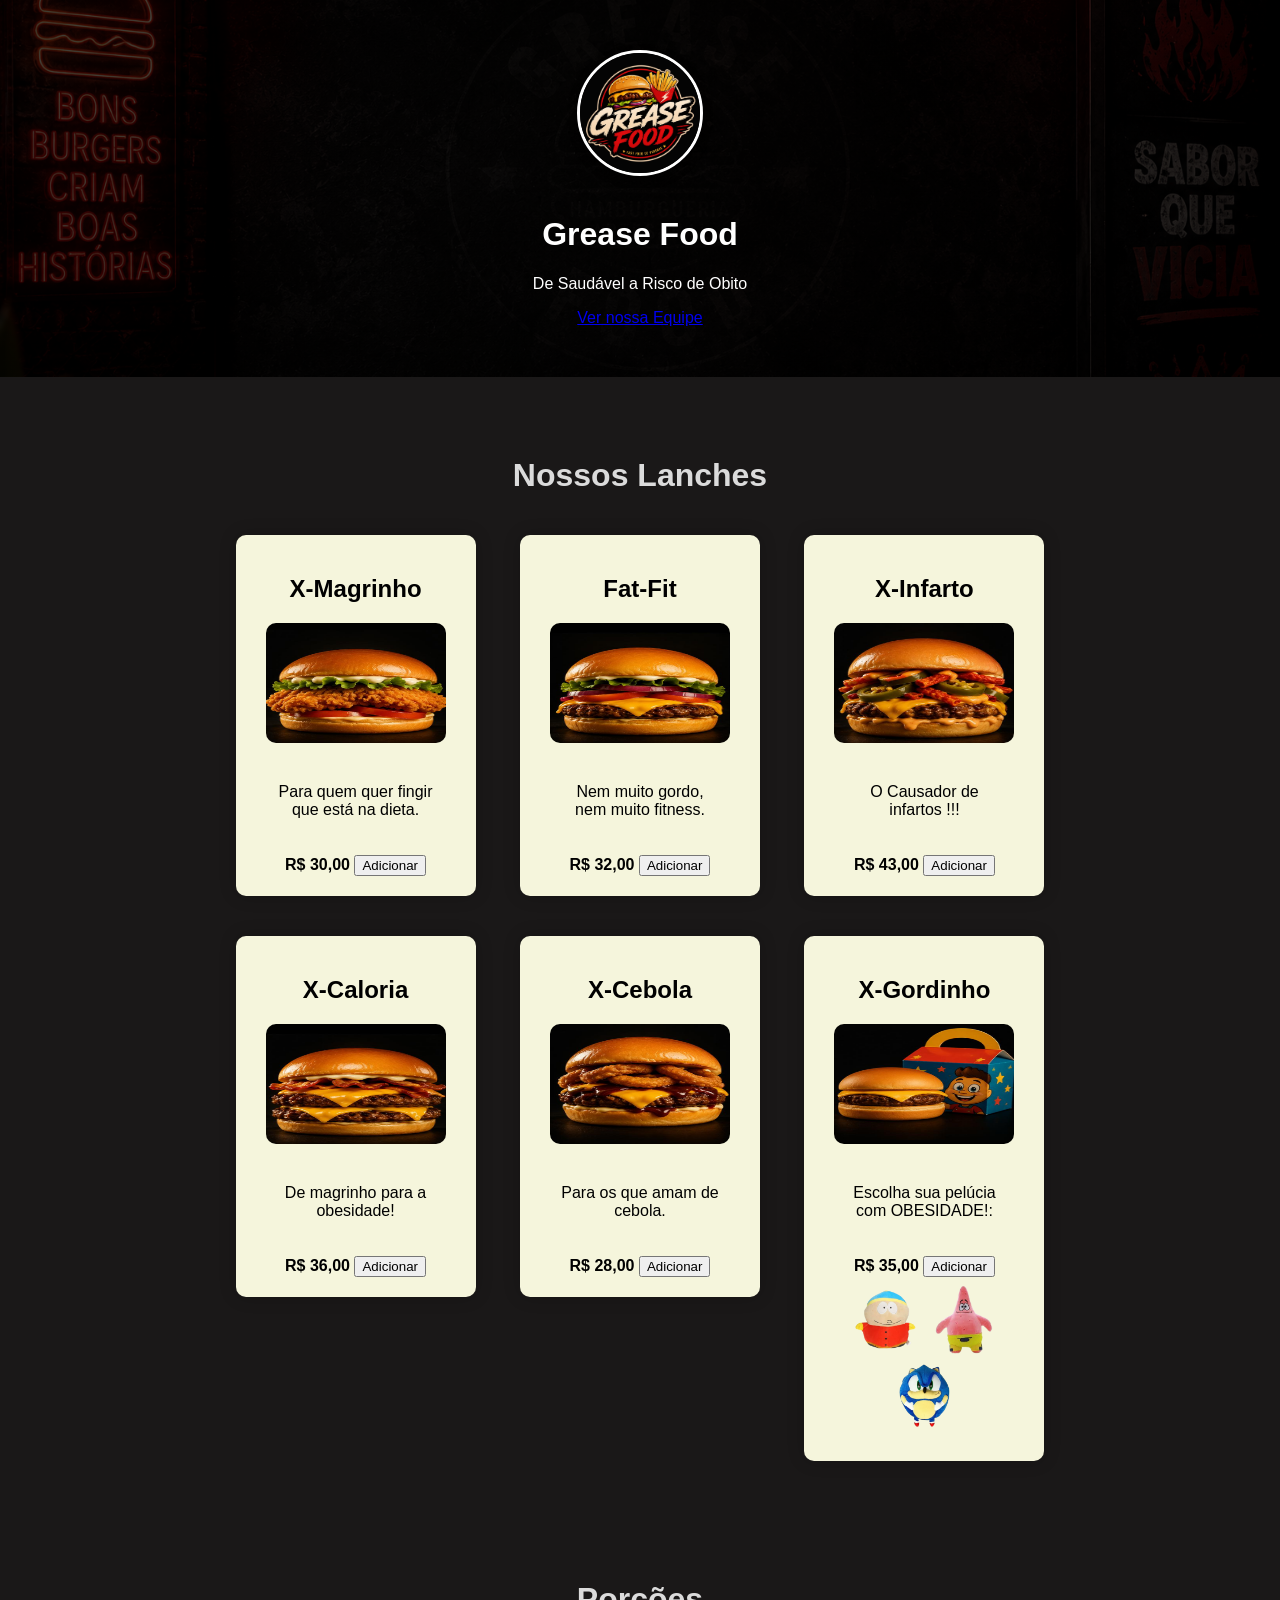
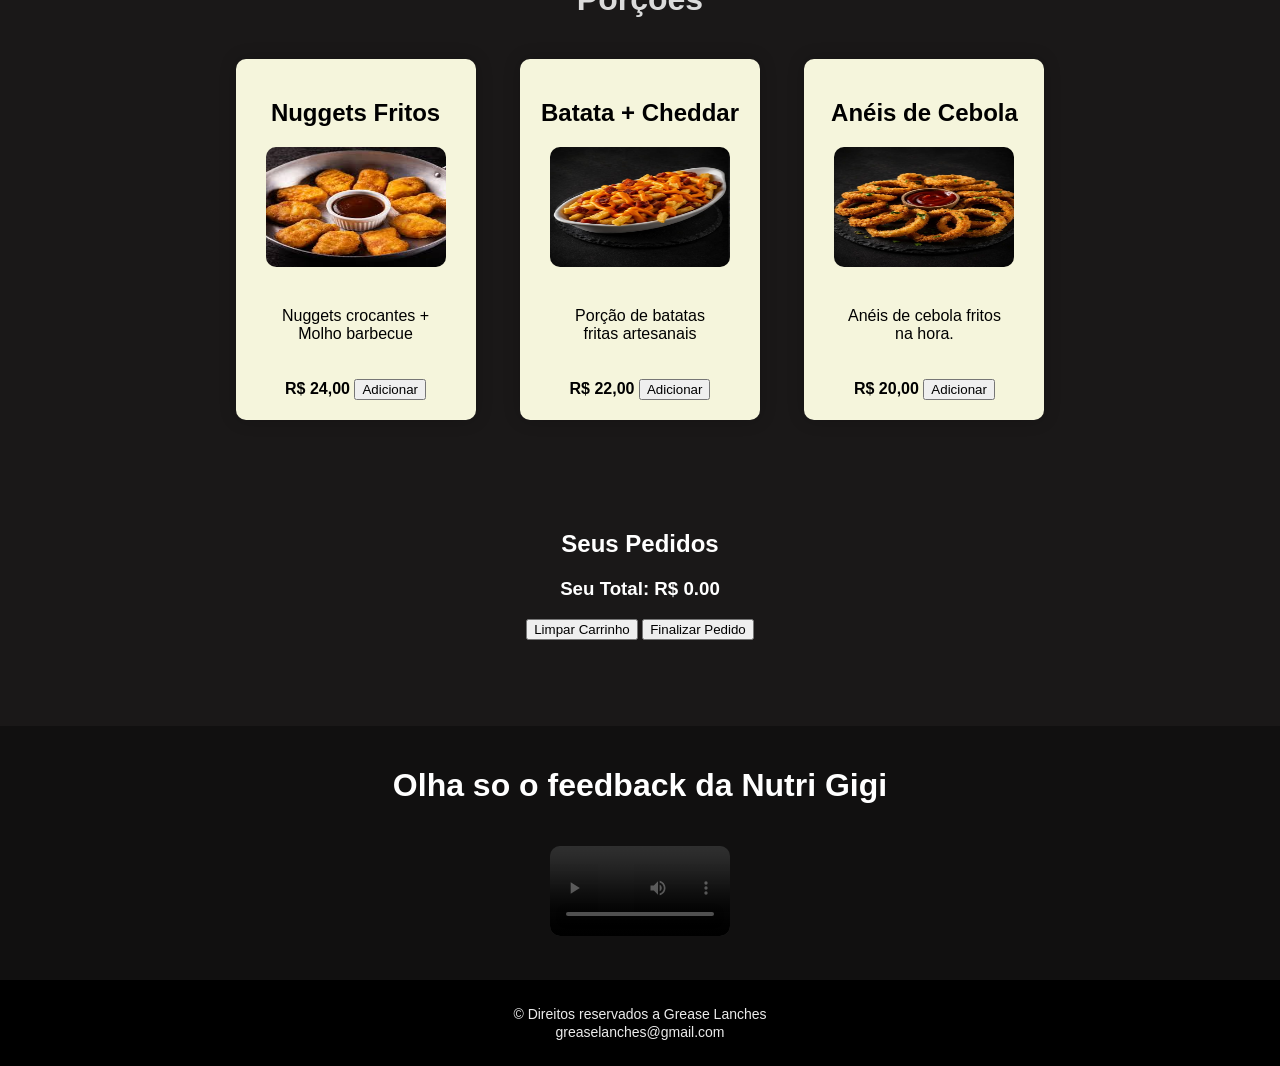
==== index.html @ bed7dbe3 "Add files via upload" ====
<!DOCTYPE html>
<html lang="pt-BR">
<head>
    <meta charset="UTF-8">
    <title>Grease Food - Cardápio</title>
    <link rel="stylesheet" href="./css/style.css">
</head>
<body>
    <header class="header-container">
        <div class="header">
            <img src="./imagens-videos/grease.jpeg" alt="Logo Grease Food" class="logo">
            <h1>Grease Food</h1>
            <p class="address">De Saudável a Risco de Obito</p>
            <a href="equipe.html" class="btn-equipes">Ver nossa Equipe</a>
        </div>
    </header>


    <div class="lanches">
        <h1>Nossos Lanches</h1>

        <div class="card">
            <h2>X-Magrinho</h2>
            <img src="./imagens-videos/xmagrinho.jpeg" alt="X-Magrinho">
            <p class="Descricao">Para quem quer fingir que está na dieta. </p>
            <span class="preço">R$ 30,00</span>
            <button onclick="adicionarAoCarrinho(1)">Adicionar</button>
        </div>

        <div class="card">
            <h2>Fat-Fit</h2>
            <img src="./imagens-videos/fatfit.jpeg" alt="Fat-Fit">
            <p class="Descricao">Nem muito gordo, nem muito fitness.</p>
            <span class="preço">R$ 32,00</span>
                  <button onclick="adicionarAoCarrinho(2)">Adicionar</button>
        </div>

        <div class="card">
            <h2>X-Infarto</h2>
            <img src="./imagens-videos/xinfarto.jpeg" alt="X-Infarto">
        <p class="Descricao">O Causador de infartos !!!</p>    
                <span class="preço">R$ 43,00</span>
            <button onclick="adicionarAoCarrinho(3)">Adicionar</button>
        </div>

        <br>

        <div class="card">
            <h2>X-Caloria</h2>
            <img src="./imagens-videos/xcaloria.jpeg" alt="X-Caloria">
            <p class="Descricao">De magrinho para a obesidade!</p>
            <span class="preço">R$ 36,00</span>
                  <button onclick="adicionarAoCarrinho(4)">Adicionar</button>
        </div>

        <div class="card">
            <h2>X-Cebola</h2>
            <img src="./imagens-videos/xcebola.jpeg" alt="X-Cebola">
            <p class="Descricao">Para os que amam de cebola.</p>
            <span class="preço">R$ 28,00</span>
                  <button onclick="adicionarAoCarrinho(5)">Adicionar</button>
        </div>
    

        <div class="card">
            <h2>X-Gordinho</h2>
            <img src="./imagens-videos/xgordinho.jpeg" alt="X-Gordinho">
            <p class="Descricao">Escolha sua pelúcia com OBESIDADE!:</p>
            <span class="preço">R$ 35,00</span>
            <button onclick="adicionarAoCarrinho(6)">Adicionar</button>
            <div class="Pelucia-escolher">
            <label></label>

            <div class="pelucias">
    <img src="./imagens-videos/Cartman.png" alt="Cartman"
         data-som="./imagens-videos/somcartman.mp3">

    <img src="./imagens-videos/Patrick.png" alt="Patrick"
         data-som="./imagens-videos/i-love-you_2.mp3">

    <img src="./imagens-videos/Sonic.png" alt="Sonic"
         data-som="./imagens-videos/sonic-ring-sound2.mp3">      
</div>
<audio id="audioPelucia"></audio>
                  
        </div>
        </div>

        

    <div class="entradas">
        
        <h1>Porções</h1>

        <div class="card">
            <h2>Nuggets Fritos</h2>
            <img src="./imagens-videos/nuggets.jfif" alt="nuggets">
            <p class="Descricao">Nuggets crocantes + Molho barbecue</p>
            <span class="preço">R$ 24,00</span>
             <button onclick="adicionarAoCarrinho(7)">Adicionar</button>
        </div>

        <div class="card">
            <h2>Batata + Cheddar</h2>
            <img src="./imagens-videos/batatachedar.jpeg" alt="Batata Cheddar e Bacon">
            <p class="Descricao">Porção de batatas fritas artesanais</p>
            <span class="preço">R$ 22,00</span>
             <button onclick="adicionarAoCarrinho(8)">Adicionar</button>
             
        </div>

        <div class="card">
            <h2>Anéis de Cebola</h2>
            <img src="./imagens-videos/cebola.jpeg" alt="Anéis de Cebola">
            <p class="Descricao">Anéis de cebola fritos na hora. </p>
            <span class="preço">R$ 20,00</span>
                  <button onclick="adicionarAoCarrinho(9)">Adicionar</button>
        </div>
    </div>

    <div class="carrinho">
    <h2>Seus Pedidos</h2>

    <div id="lista-carrinho"></div>

    <h3 id="total">Total: R$ 0</h3>

    <button id="limpar">Limpar Carrinho</button>
    <button id="comprar">Finalizar Pedido</button>

    <p id="texto-comprar"></p>
</div>

     <div class="feedback-container">
    <h1 class="textog">Olha so o feedback da Nutri Gigi</h1>

    <div class="card-video">
        <video controls>
            <source src="./imagens-videos/video_gigi.mp4" type="video/mp4">
            
        </video>
    </div>
</div>

    <footer class="site-footer">
        <div class="footer-direitos">
            <p>© Direitos reservados a Grease Lanches</p>
        </div>
        <div class="footer-contato">
            <p class="email">greaselanches@gmail.com</p>
        </div>
    </footer>
<script src="script.js"></script>
<audio id="somCarrinho">
    <source src="./imagens-videos/dinheiro.mp3" type="audio/mp3">
    <audio id="somCompra">
    <source src="./imagens-videos/realizada.mp3" type="audio/mp3">

</audio>
</body>
</html>
</body>
</html>
---- css/style.css ----
.header-container {
    background: linear-gradient(rgba(0, 0, 0, 0.75), rgba(0, 0, 0, 0.75)), url('../imagens-videos/banner.png');
    background-size: cover;
    background-position: center;
    padding: 50px 20px;
    text-align: center;
    color: #FFFFFF;
}

.logo {
    width: 120px;
    height: 120px;
    border-radius: 50%;
    object-fit: cover;
    border: 3px solid white;
    margin-bottom: 15px;
    box-shadow: 0 4px 10px rgba(0,0,0,0.4);
}

body{
    background-color: rgb(26, 24, 24);
    font-family: Arial;
    margin: 0;
    cursor: url(https://www.rw-designer.com/cursor-view/93244.png), auto;
}

.menu{
    background-color: rgb(0, 0, 0);
    text-align: center;
    padding: 60px;
}

.menu h3 {
    display: inline-block; 
    margin: 0 30px; 
}


.menu h3 a {
    color: rgb(218, 218, 218); 
    text-decoration: none;    
}
.sobre{
    margin-top: 80px;
    text-align: center;
    color: rgb(219, 219, 219);
}

.titulo{
    width: 40%;
    display: inline-block;
    vertical-align: top;
    color: rgb(207, 207, 207);
}

.titulo h1{
    font-size: 50px;
}

.texto{
    width: 40%;
    display: inline-block;
    text-align: left;
    color: rgb(196, 196, 196);
}

.texto p{
    font-size: 20px;
}

.entradas{
    text-align: center;
    margin-top: 100px;
    color: rgb(219, 219, 219); 
}
.card{
    background-color: beige;
    width: 200px;
    padding: 20px;
    border-radius: 10px;
    display: inline-block;
    margin: 20px;
    vertical-align: top;
    color: rgb(0, 0, 0);
    box-shadow: 0 0 17px rgba(0, 0, 0, 0.2);
    
     
    
}

.card img{
    width: 180px;
    height: 120px;
    border-radius: 10px;

}

.card:hover{
    transform: translateY(-15px);
    background-image: url(https://i.pinimg.com/originals/83/bc/0e/83bc0efb04998ca9dba60d506dafd488.jpg);
    color: #ffffff;
    
}

.lanches{
    text-align: center;
    margin-top: 80px;
    color: rgb(219, 219, 219);  
    
}
.preço{
    color: #000000;
    font-weight: bold;
}

.Descricao{
padding: 20px;
color: black, bold;

}

.instagram{
    background-color: rgb(26, 24, 24);
    text-align: center;
    padding: 20px;
    margin-top: 80px;
    color: rgb(223, 223, 223);
}


.feedback-container {
    background-color: rgb(17, 16, 16); 
    text-align: center;
    padding: 20px;
}

.feedback-texto {
    color: rgb(219, 219, 219);
    font-size: 16px;
    margin: 0;
}

.site-footer {
    background-color: rgb(0, 0, 0); 
    text-align: center; 
    padding: 25px 20px;
}

.site-footer p {
    color: rgb(235, 235, 235);
    font-size: 14px;
    margin: 0;
    display: inline-block; 
}

.caixa-colabo p{
    color: rgb(0, 0, 0);


}

.caixa-colabo h1{
    color: rgb(3, 3, 3);
}

#container{
     display: flex;
  justify-content: center; 
  align-items: center;     
  height: 100vh; 
  box-shadow: 0 0 15px rgba(255,49,49,.2);
}
.caixa-colabo{
     background-color: beige;
    width: 200px;
    padding: 40px;
    border-radius: 10px;
    display: inline-block;
    margin: 20px;
    vertical-align: top;
    
}

.textog{
    color: #FFFFFF;

}
.card-video {
    background-position: center;
    padding: 20px;
    text-align: center;
}

.card-video video {
    width: 180px; /* diminua aqui se quiser menor */
    height: auto;
    border-radius: 10px;
}

.pelucias img {
    width: 70px;
    height: 70px;
    object-fit: contain;
    border: 2px solid transparent;
    border-radius: 10px;
    
}

.pelucias {
    margin: 5px 0;
    font-size: 12px;
    
}

.pelucias img:hover {
    transform: scale(1.1);
    border: 2px solid #df4040;
   
}

.pelucias img.selecionada {
    border: 2px solid #ffffff;
}

.carrinho{
    background-image: url(https://i.pinimg.com/originals/83/bc/0e/83bc0efb04998ca9dba60d506dafd488.jpg);
    width: 80%;
    margin: 50px auto;
    padding: 20px;
    border-radius: 10px;
}

.carrinho h2,
.carrinho h3{
    color: rgb(255, 255, 255);
    font-weight: bold
}

.cart-item{
    display: flex;
    justify-content: space-between;
    margin: 10px 0;
    padding: 10px;
    border-bottom: 1px solid #ccc;
    font-weight: bold
}
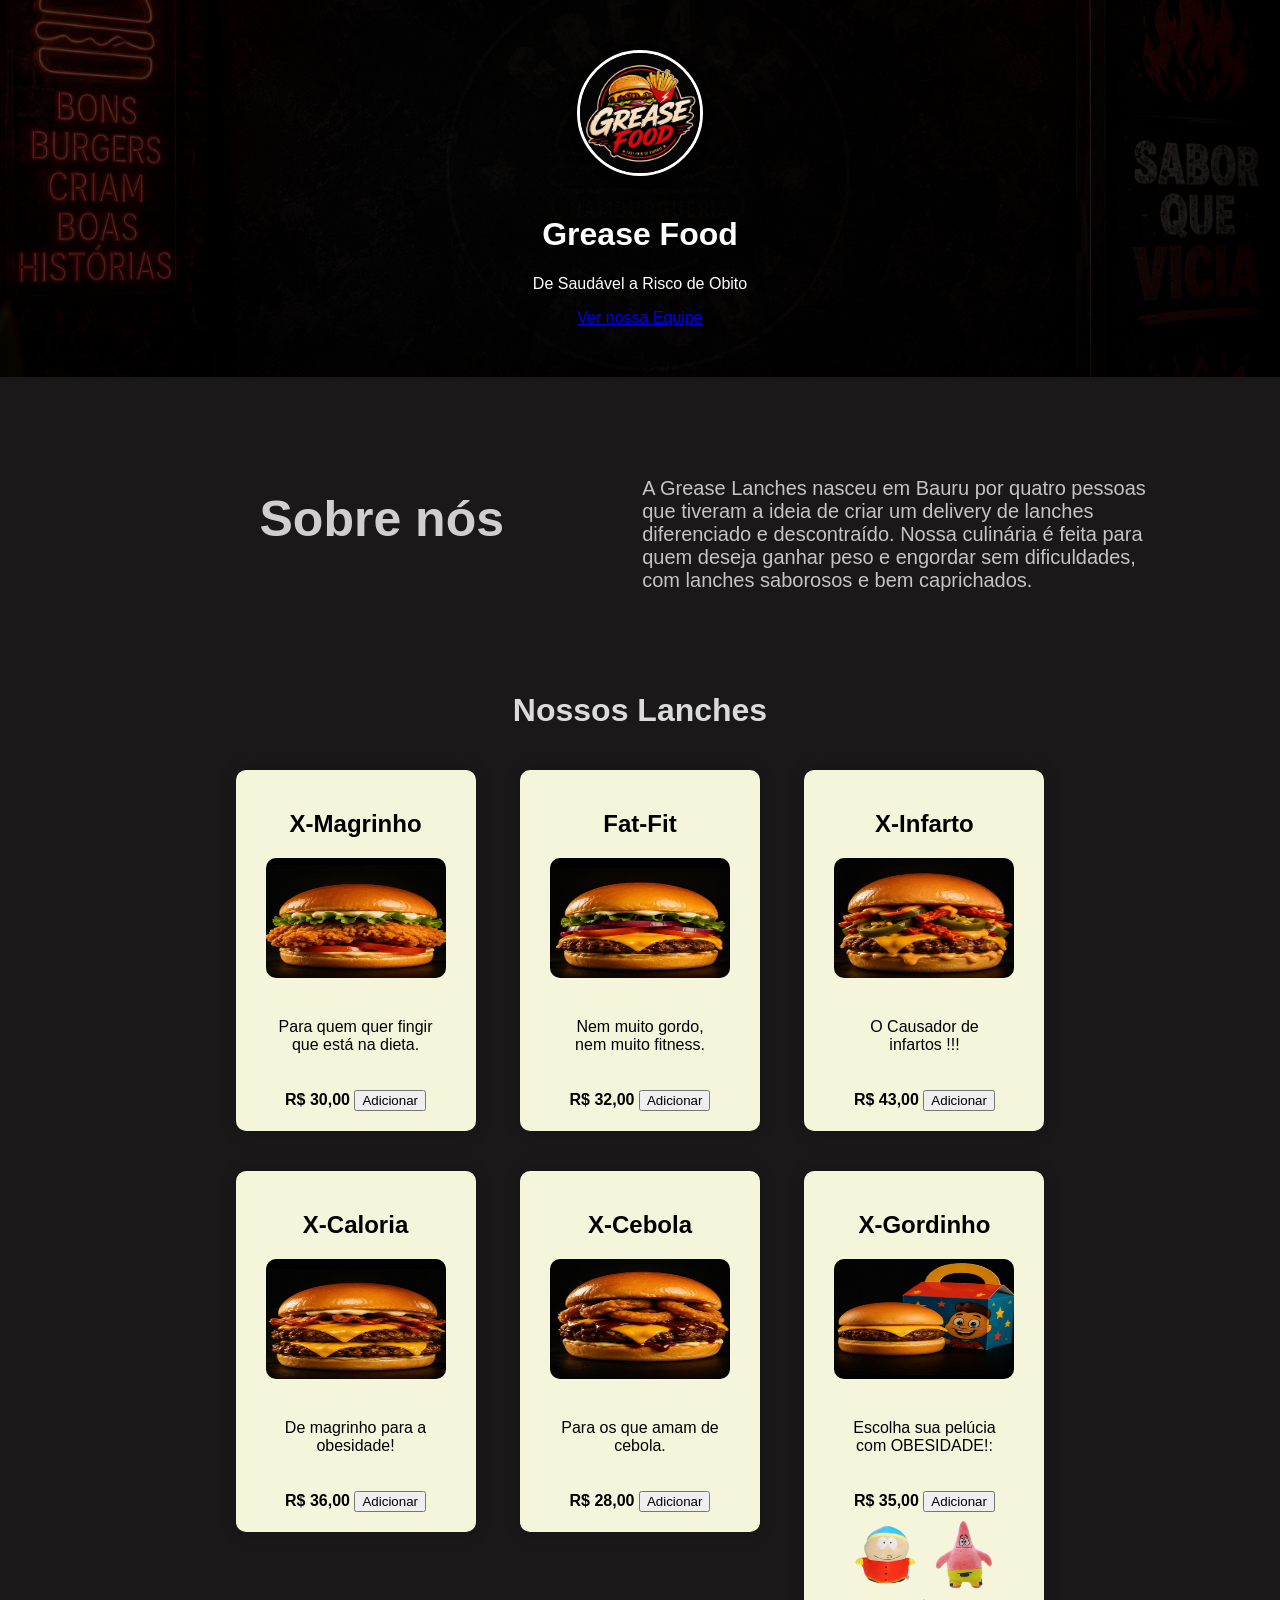
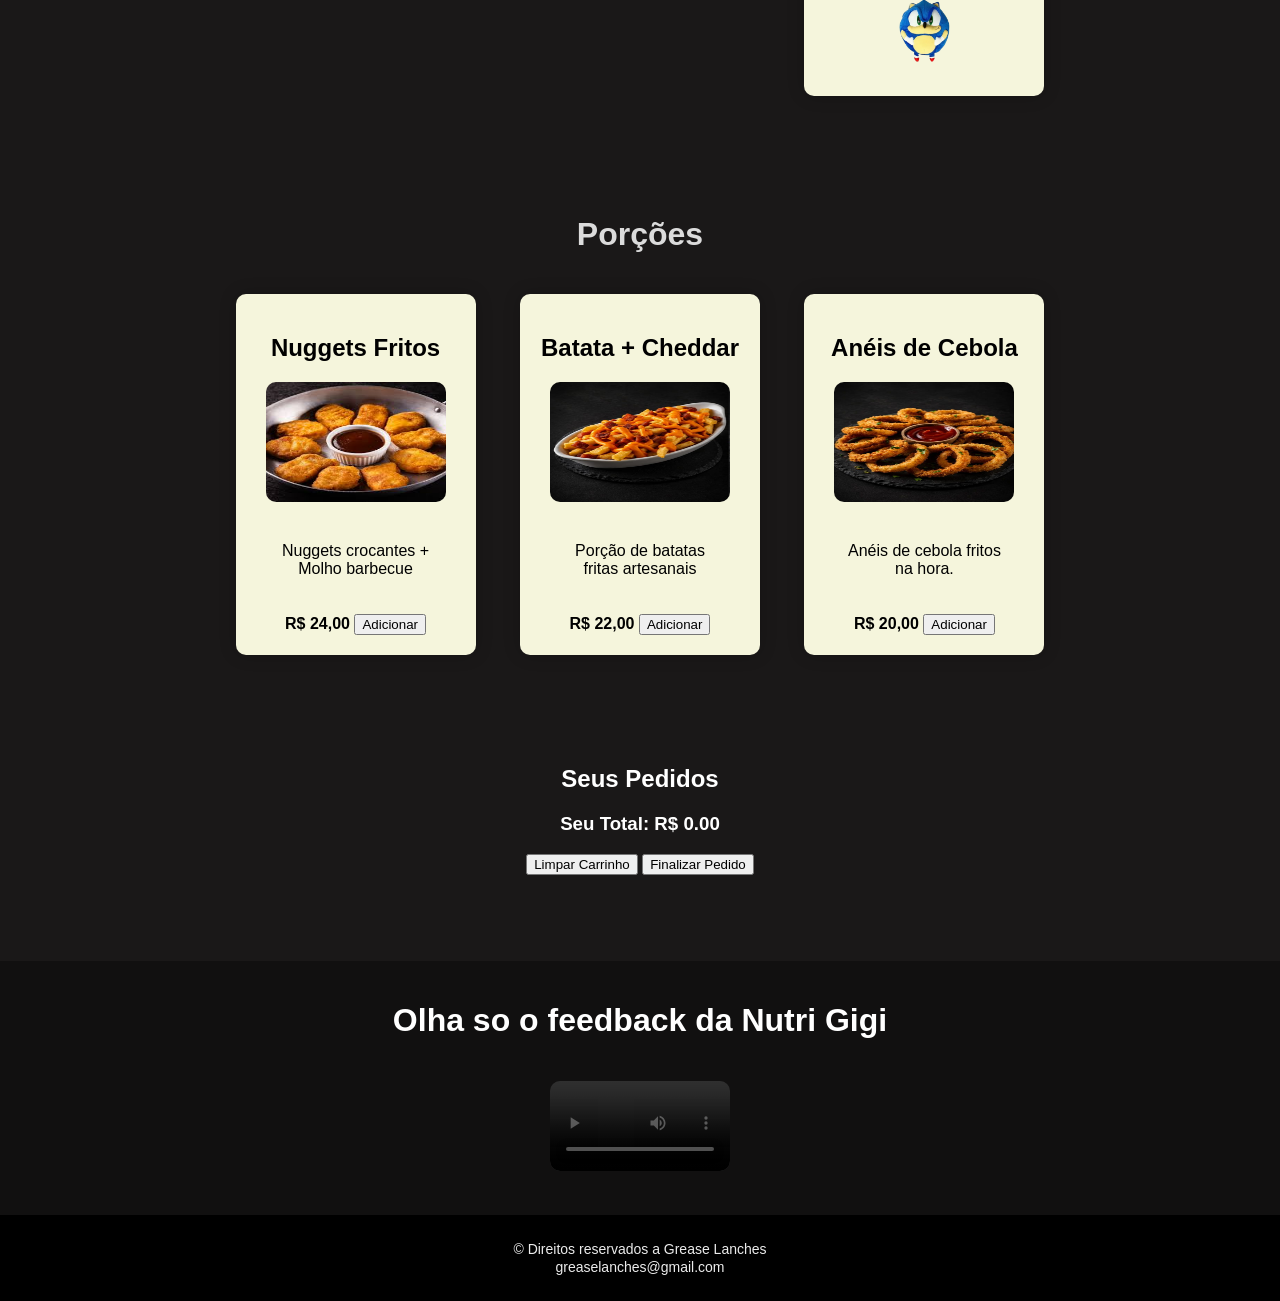
==== commit c544b931: "Atualizar o index.html" ====
--- a/index.html
+++ b/index.html
@@ -13,7 +13,19 @@
             <p class="address">De Saudável a Risco de Obito</p>
             <a href="equipe.html" class="btn-equipes">Ver nossa Equipe</a>
         </div>
-    </header>
+    </header>
+
+<div class="sobre">
+        <div class="titulo">
+            <h1>Sobre nós</h1>
+        </div>
+        <div class="texto">
+            <p>
+                A Grease Lanches nasceu em Bauru por quatro pessoas que tiveram a ideia de criar um delivery de lanches diferenciado e descontraído. Nossa culinária é feita para quem deseja ganhar peso e engordar sem dificuldades, com lanches saborosos e bem caprichados.
+
+            </p>
+        </div>
+    </div>
 
 
     <div class="lanches">
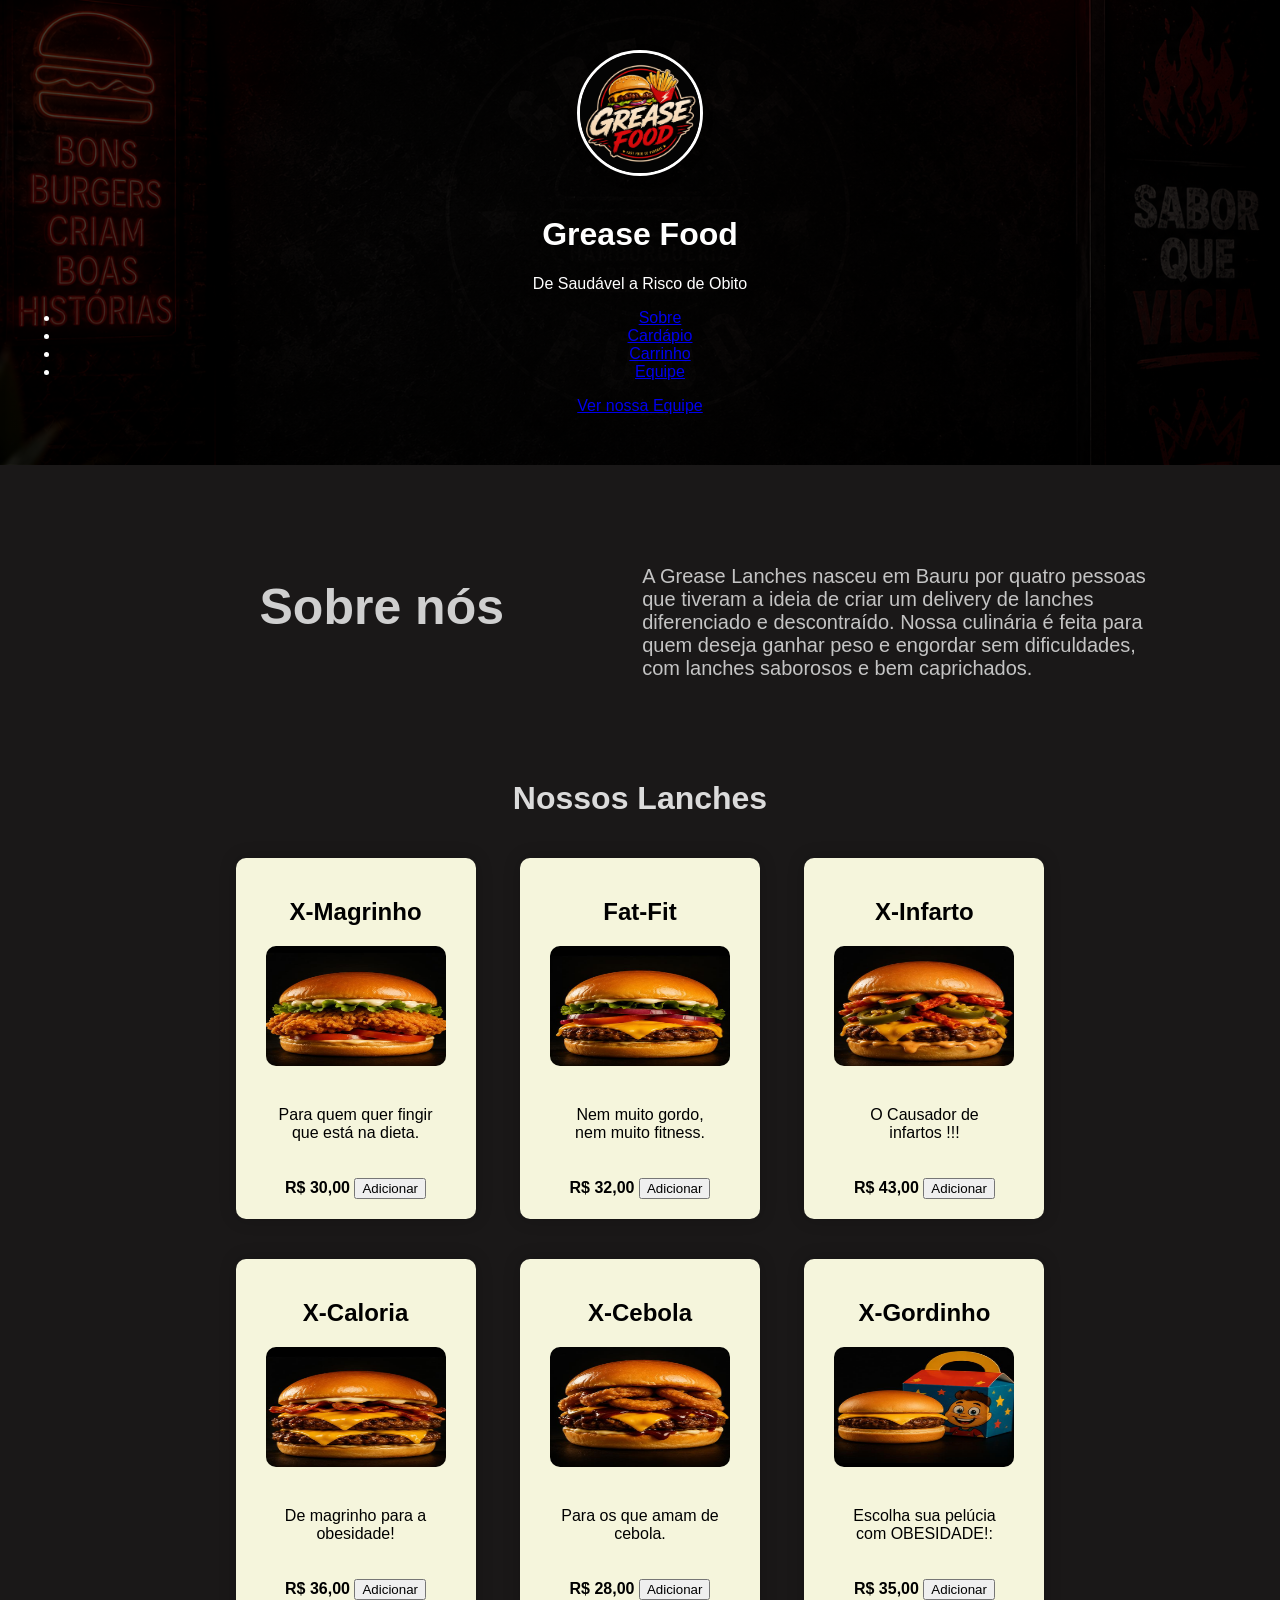
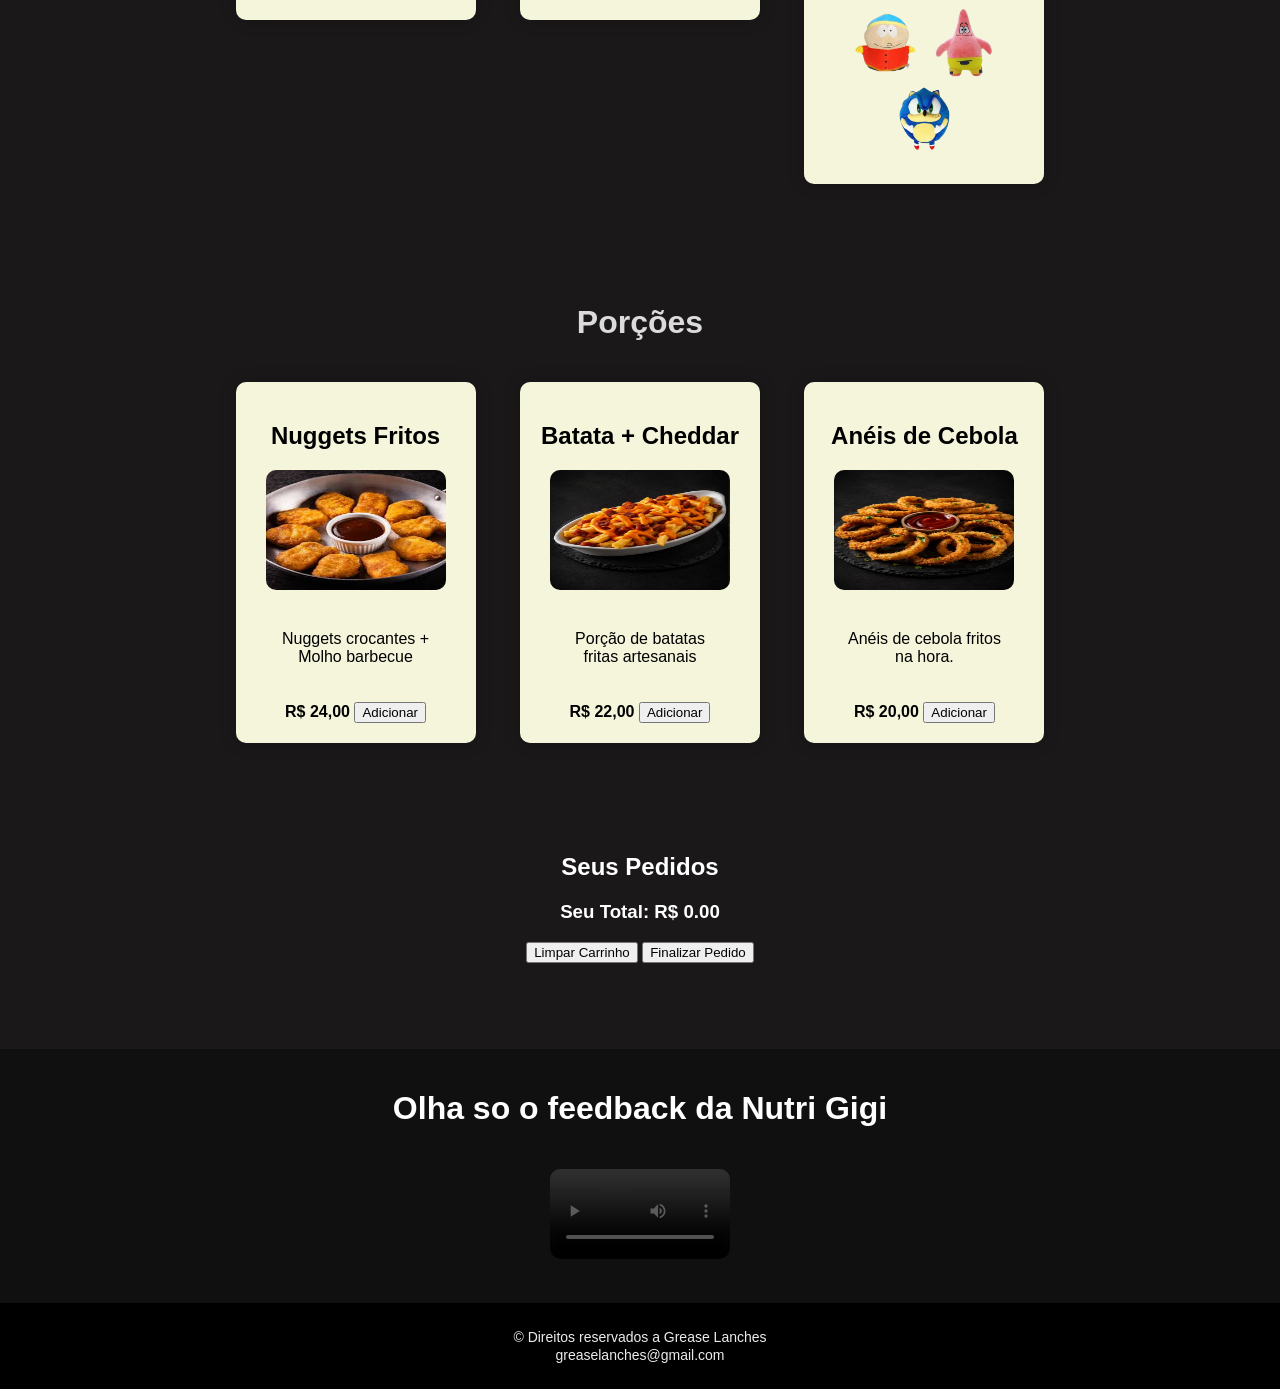
==== commit 8d4d3841: "Atualizar o index.html" ====
--- a/index.html
+++ b/index.html
@@ -5,12 +5,20 @@
     <title>Grease Food - Cardápio</title>
     <link rel="stylesheet" href="./css/style.css">
 </head>
-<body>
+<body>
+
     <header class="header-container">
         <div class="header">
             <img src="./imagens-videos/grease.jpeg" alt="Logo Grease Food" class="logo">
             <h1>Grease Food</h1>
-            <p class="address">De Saudável a Risco de Obito</p>
+            <p class="address">De Saudável a Risco de Obito</p>
+
+<ul>
+    <li><a href="#">Sobre</a></li>
+    <li><a href="#">Cardápio</a></li>
+    <li><a href="#">Carrinho</a></li>
+    <li><a href="#">Equipe</a></li>
+</ul>
             <a href="equipe.html" class="btn-equipes">Ver nossa Equipe</a>
         </div>
     </header>
--- a/css/style.css
+++ b/css/style.css
@@ -1,3 +1,31 @@
+ .sobre{
+    margin-top: 80px;
+    text-align: center;
+    color: rgb(219, 219, 219);
+}
+.titulo{
+    width: 40%;
+    display: inline-block;
+    vertical-align: top;
+    color: rgb(207, 207, 207);
+}
+
+.titulo h1{
+    font-size: 50px;
+}
+ .texto{
+    width: 40%;
+    display: inline-block;
+    text-align: left;
+    color: rgb(196, 196, 196);
+}
+
+.texto p{
+    font-size: 20px;
+}
+
+
+
 .header-container {
     background: linear-gradient(rgba(0, 0, 0, 0.75), rgba(0, 0, 0, 0.75)), url('../imagens-videos/banner.png');
     background-size: cover;
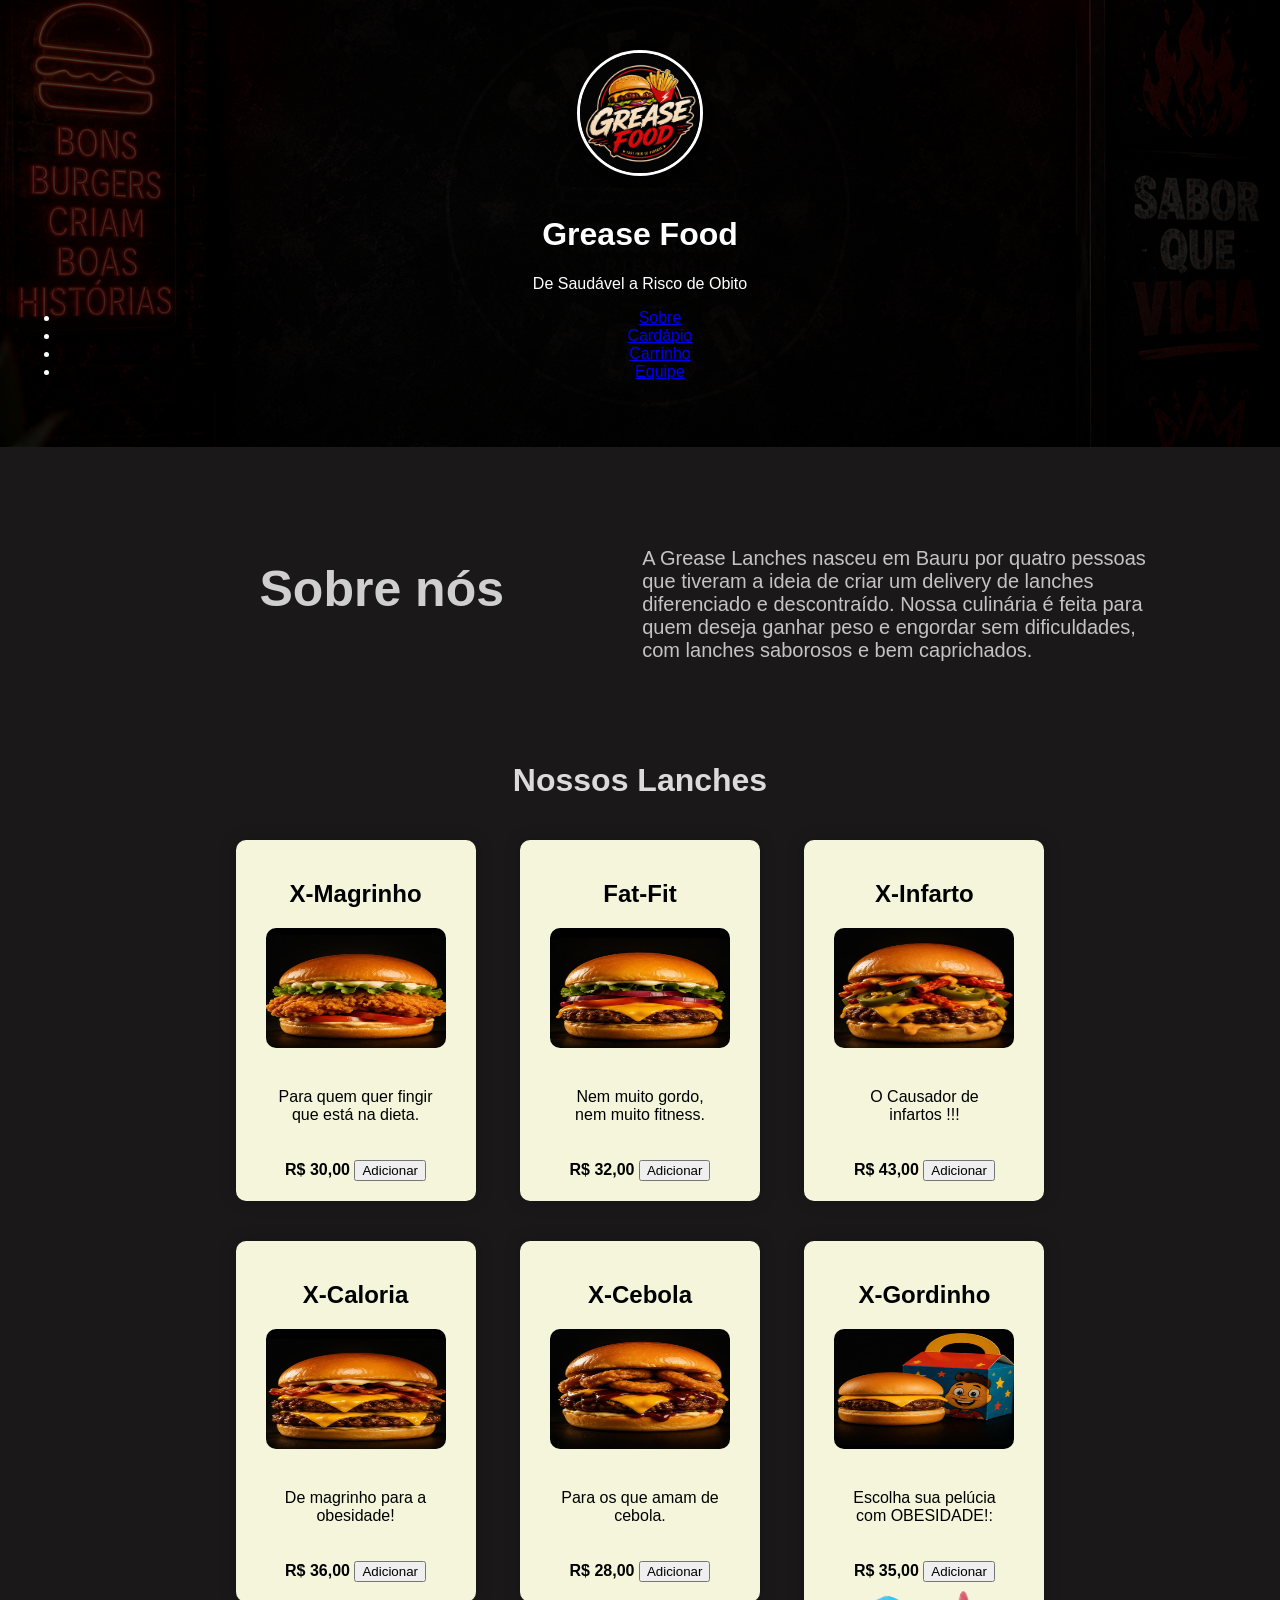
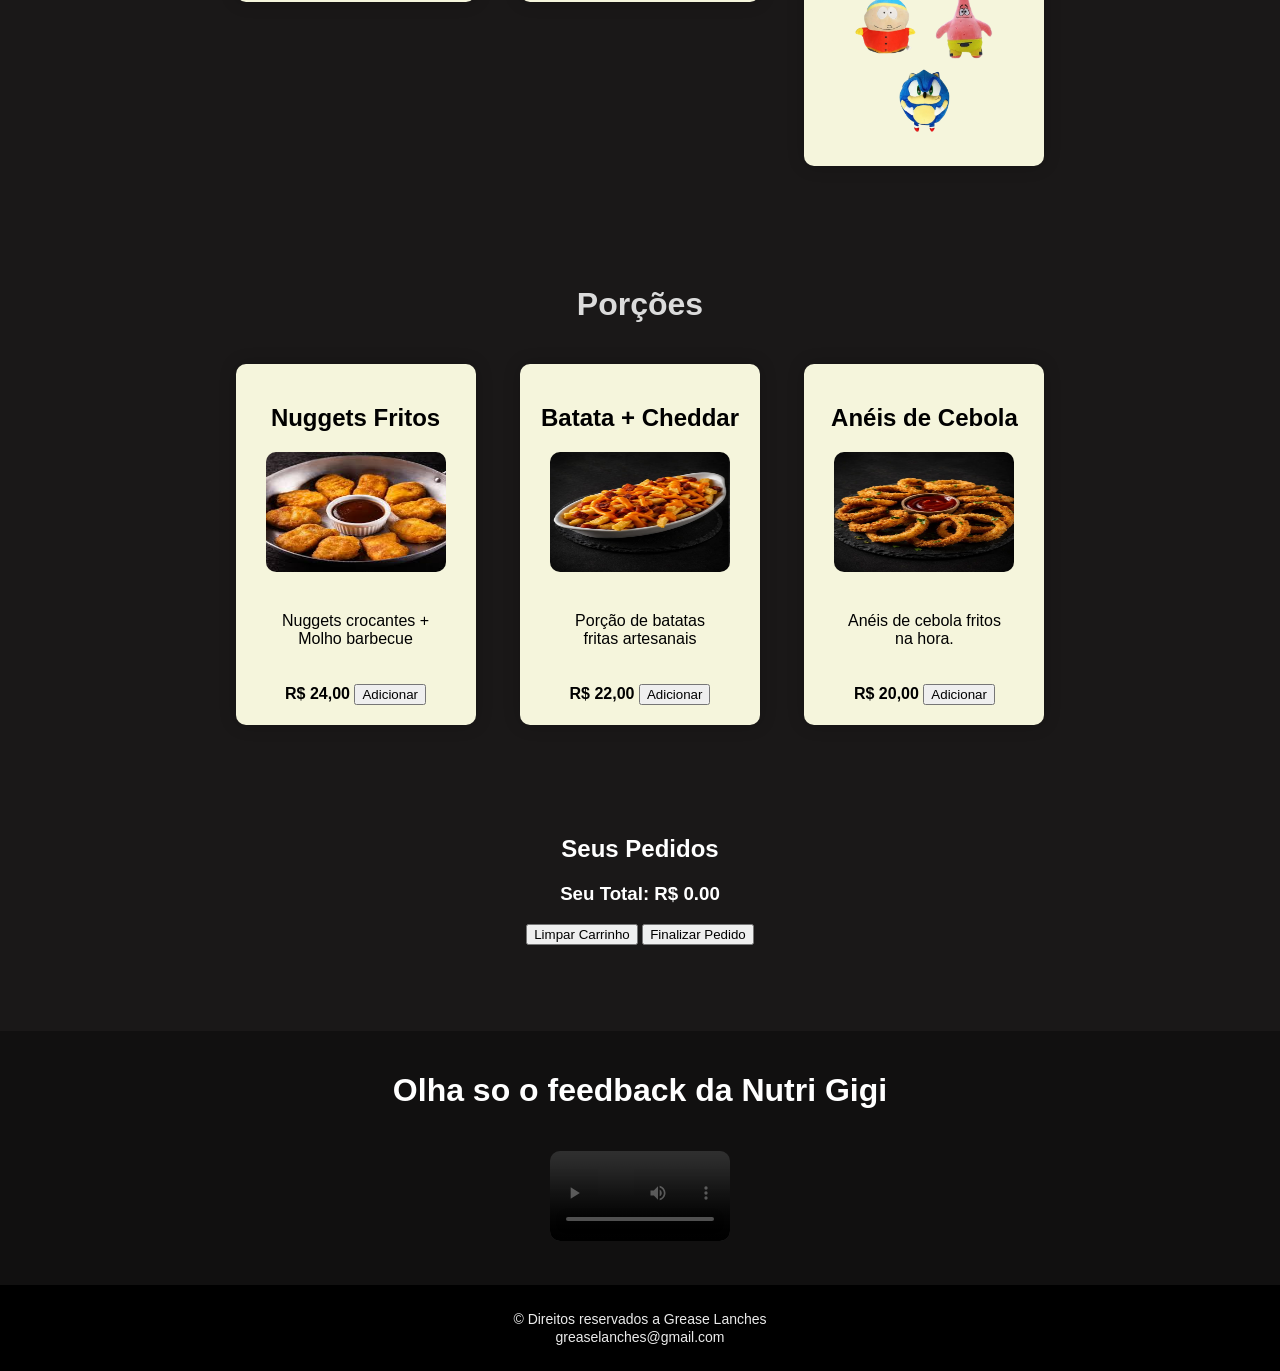
==== commit 668f848d: "Atualizar o index.html" ====
--- a/index.html
+++ b/index.html
@@ -17,9 +17,9 @@
     <li><a href="#">Sobre</a></li>
     <li><a href="#">Cardápio</a></li>
     <li><a href="#">Carrinho</a></li>
-    <li><a href="#">Equipe</a></li>
+    <li><a href="equipe.html">Equipe</a></li>
 </ul>
-            <a href="equipe.html" class="btn-equipes">Ver nossa Equipe</a>
+           
         </div>
     </header>
 
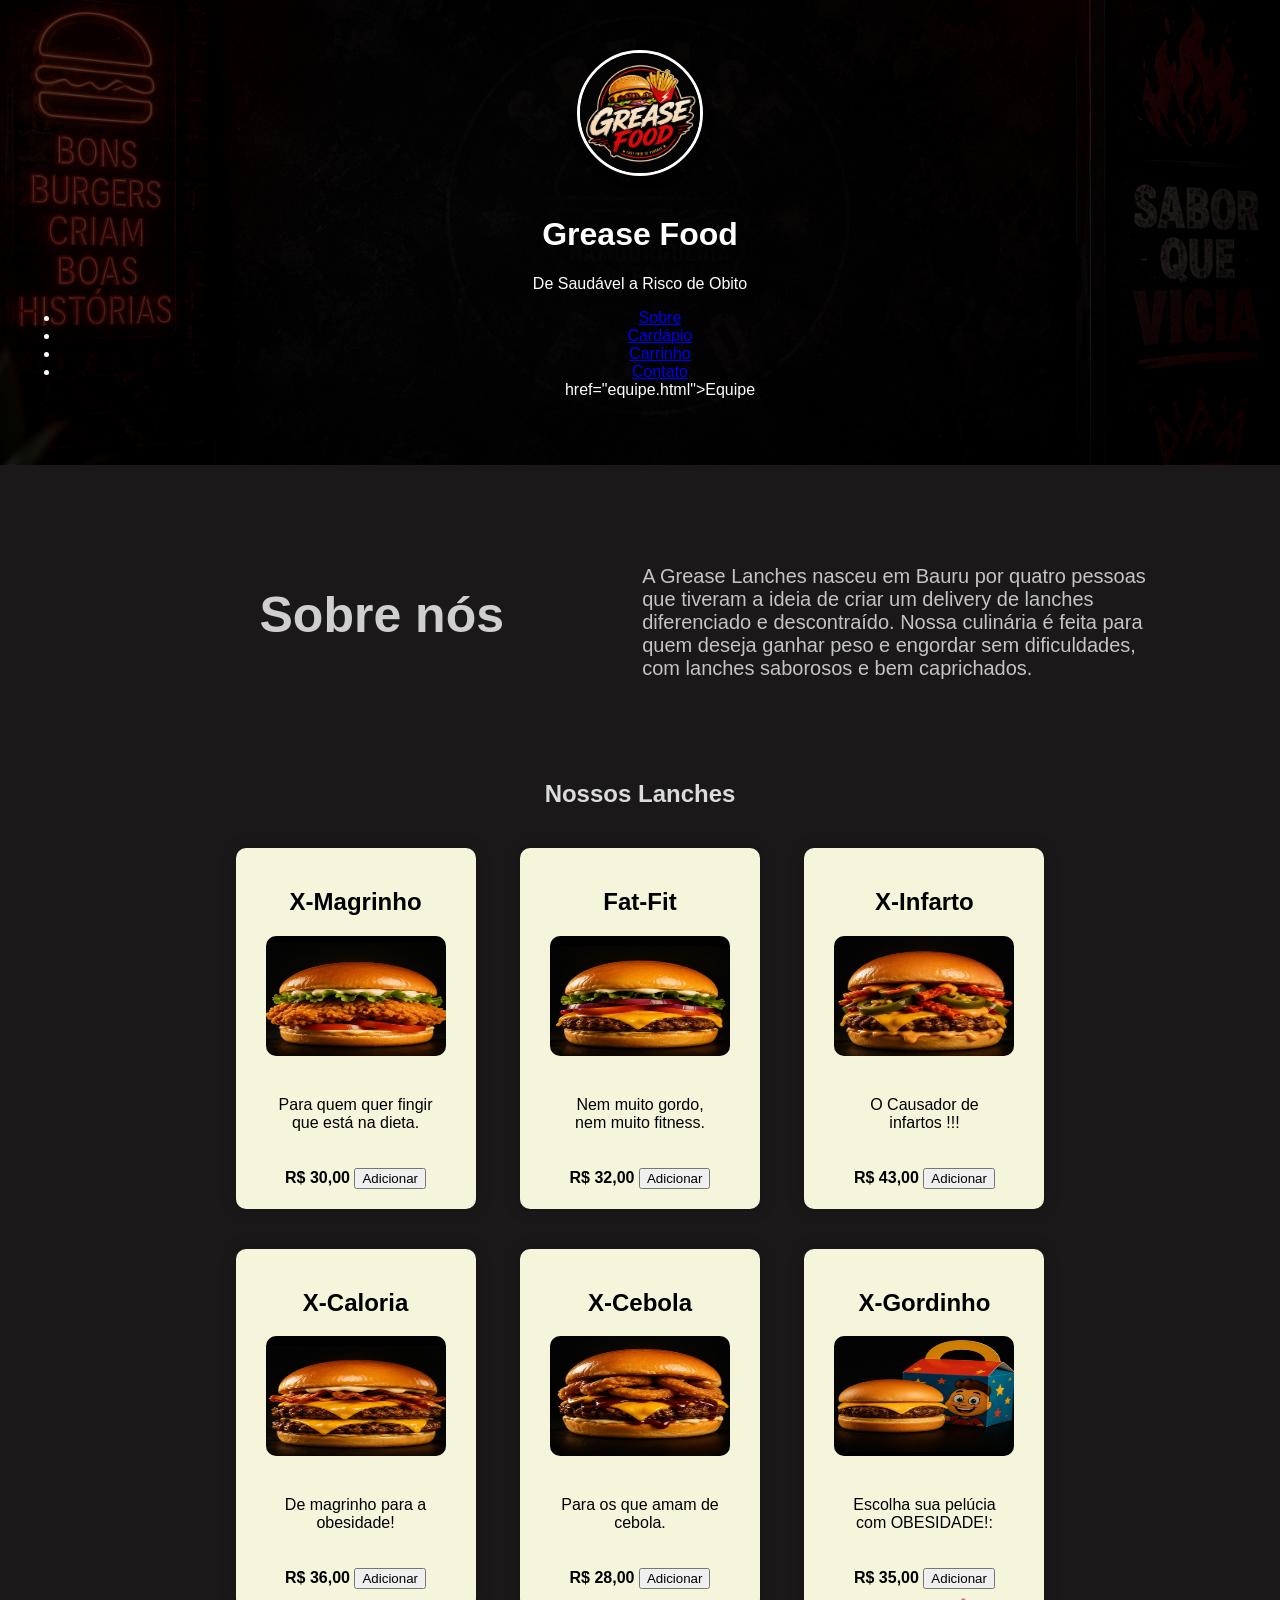
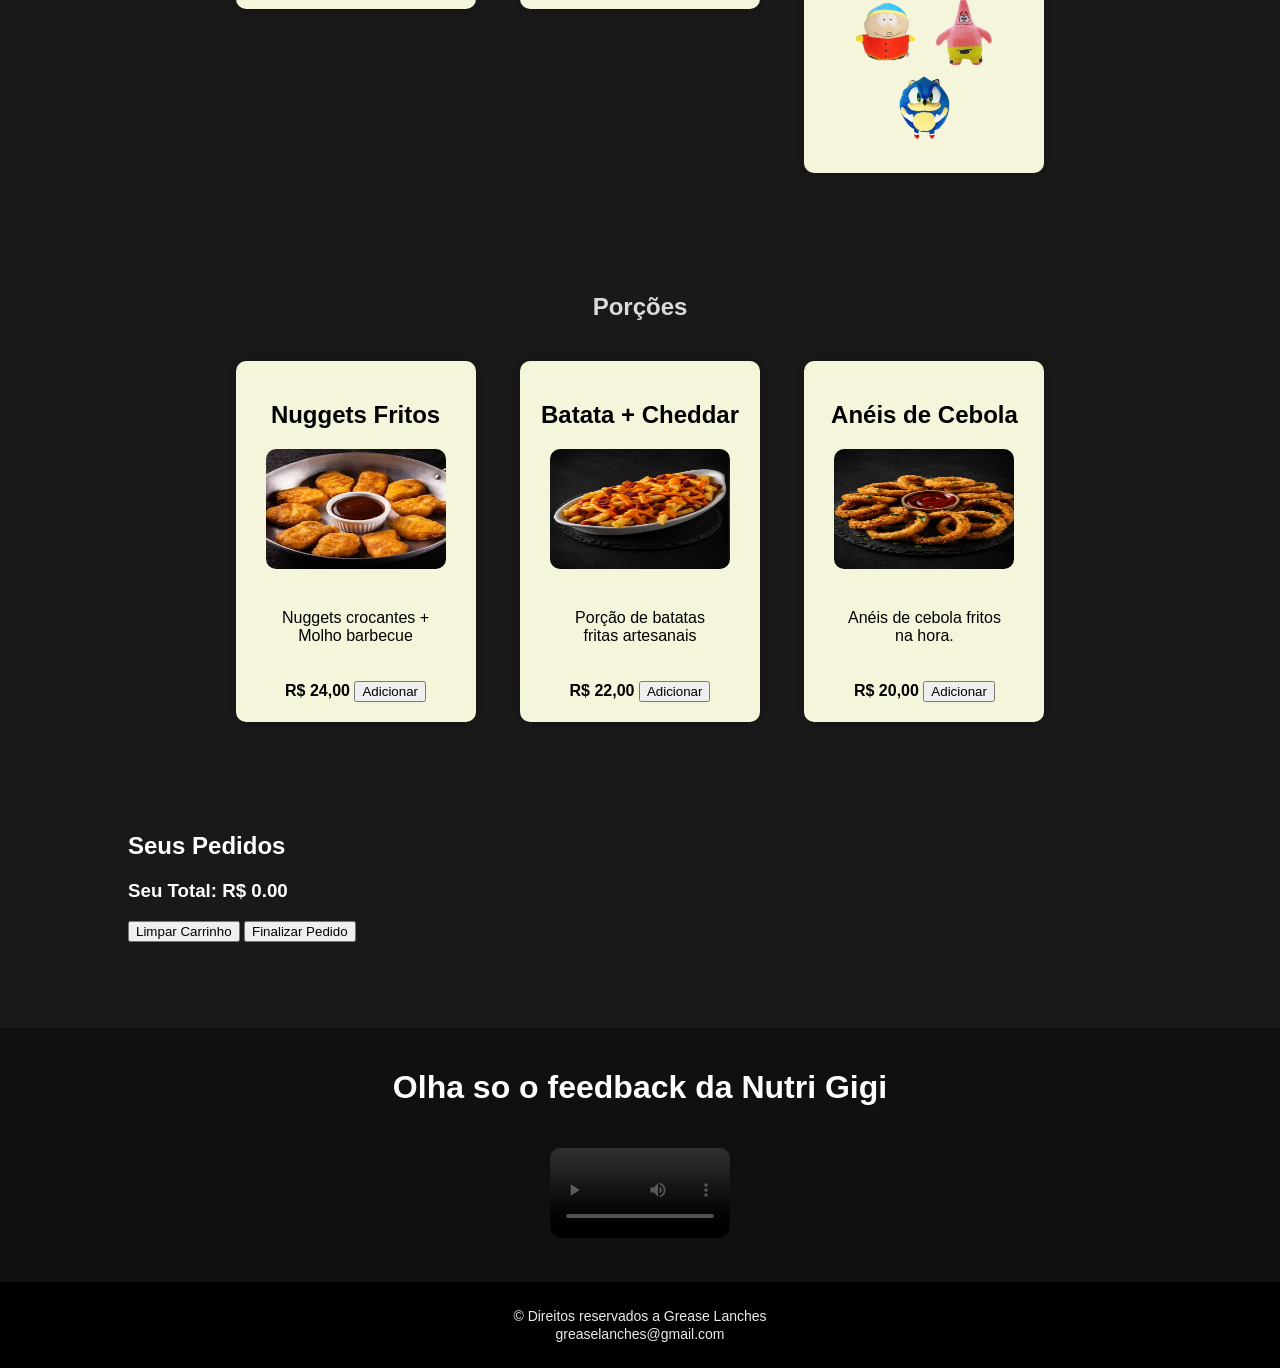
==== commit 0d1f2fb2: "Atualizar o index.html" ====
--- a/index.html
+++ b/index.html
@@ -14,15 +14,17 @@
             <p class="address">De Saudável a Risco de Obito</p>
 
 <ul>
-    <li><a href="#">Sobre</a></li>
-    <li><a href="#">Cardápio</a></li>
-    <li><a href="#">Carrinho</a></li>
-    <li><a href="equipe.html">Equipe</a></li>
+    <li><a href="sobre">Sobre</a></li>
+    <li><a href="cardapio">Cardápio</a></li>
+    <li><a href="carrinho">Carrinho</a></li>
+    <li><a
+<li><a href="contato">Contato</a></li> href="equipe.html">Equipe</a></li>
 </ul>
            
         </div>
     </header>
 
+<section id="sobre">
 <div class="sobre">
         <div class="titulo">
             <h1>Sobre nós</h1>
@@ -33,10 +35,11 @@
 
             </p>
         </div>
-    </div>
+    </div>
+</section>
 
 
-    <div class="lanches">
+    <section id="cardapio"> <div class="lanches">
         <h1>Nossos Lanches</h1>
 
         <div class="card">
@@ -136,9 +139,11 @@
             <span class="preço">R$ 20,00</span>
                   <button onclick="adicionarAoCarrinho(9)">Adicionar</button>
         </div>
-    </div>
+    </div>
+</section>
 
-    <div class="carrinho">
+    <section id="carrinho">
+<div class="carrinho">
     <h2>Seus Pedidos</h2>
 
     <div id="lista-carrinho"></div>
@@ -149,7 +154,8 @@
     <button id="comprar">Finalizar Pedido</button>
 
     <p id="texto-comprar"></p>
-</div>
+</div>
+</section>
 
      <div class="feedback-container">
     <h1 class="textog">Olha so o feedback da Nutri Gigi</h1>
@@ -161,7 +167,7 @@
         </video>
     </div>
 </div>
-
+<section id="contato">
     <footer class="site-footer">
         <div class="footer-direitos">
             <p>© Direitos reservados a Grease Lanches</p>
@@ -169,7 +175,8 @@
         <div class="footer-contato">
             <p class="email">greaselanches@gmail.com</p>
         </div>
-    </footer>
+    </footer>
+</section>
 <script src="script.js"></script>
 <audio id="somCarrinho">
     <source src="./imagens-videos/dinheiro.mp3" type="audio/mp3">
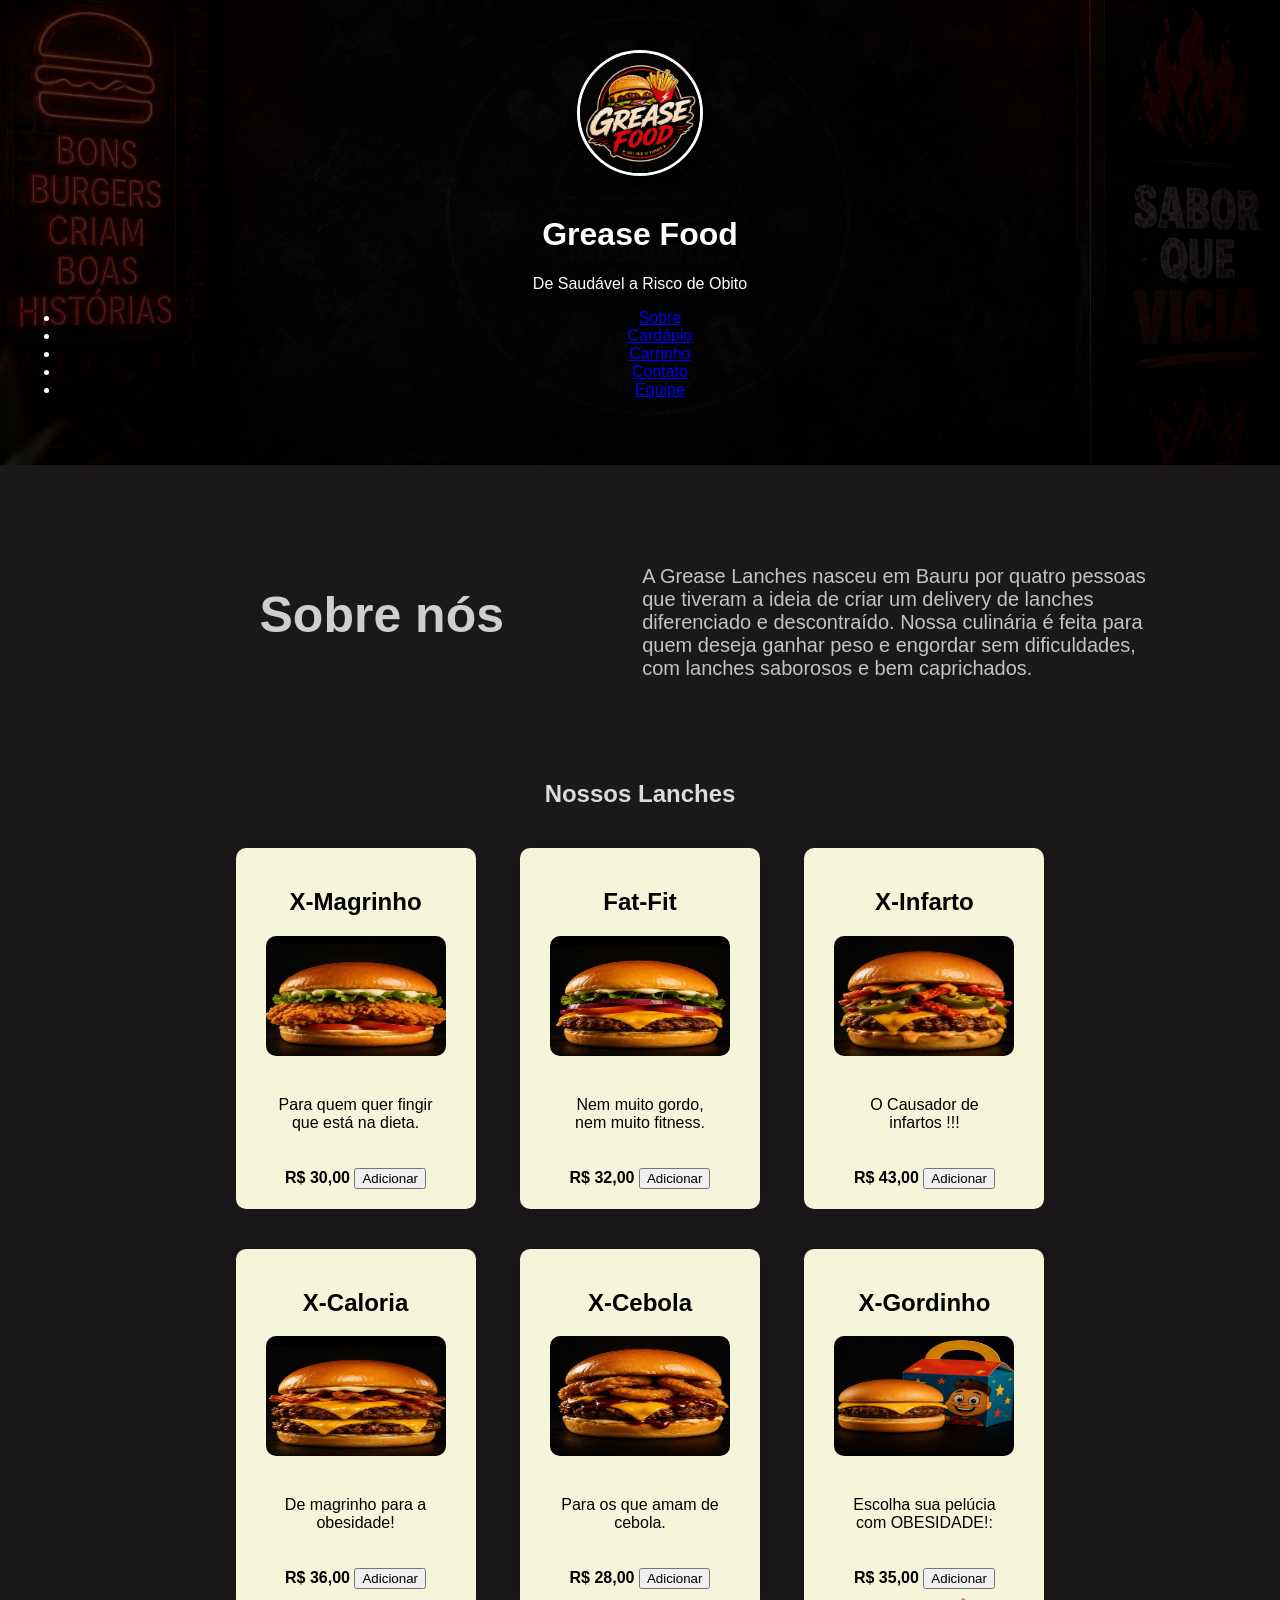
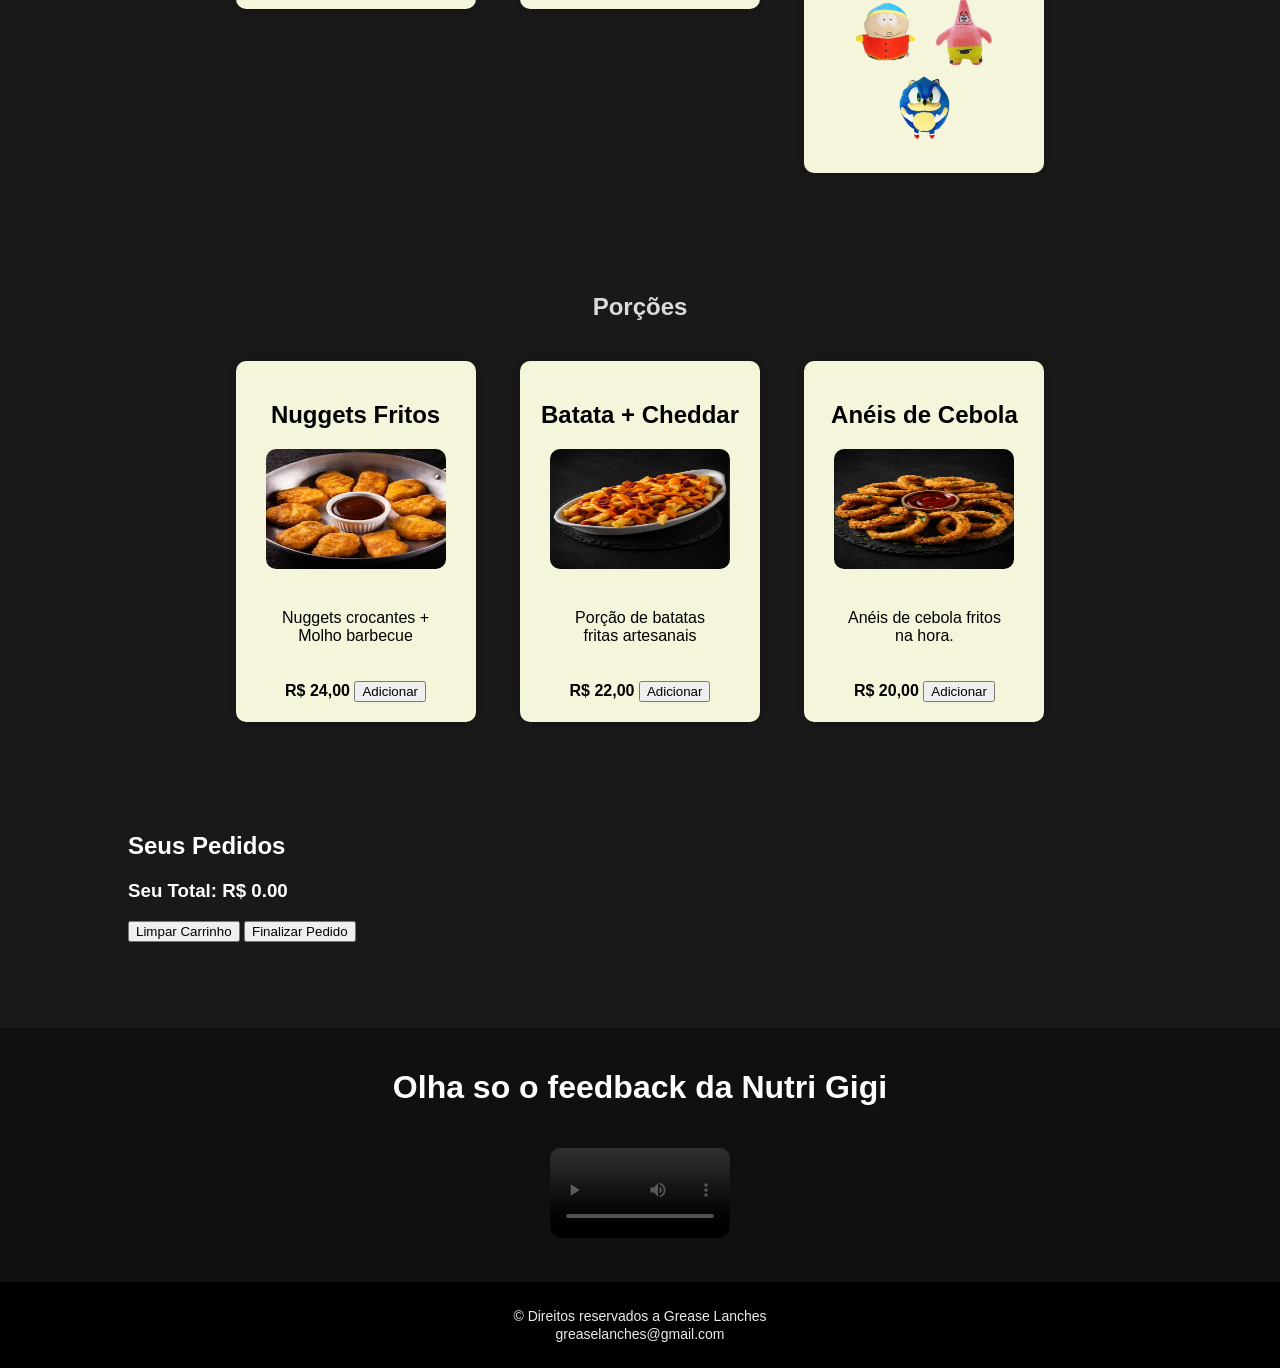
==== commit bcbf8cb8: "Atualizar o index.html" ====
--- a/index.html
+++ b/index.html
@@ -12,13 +12,13 @@
             <img src="./imagens-videos/grease.jpeg" alt="Logo Grease Food" class="logo">
             <h1>Grease Food</h1>
             <p class="address">De Saudável a Risco de Obito</p>
-
-<ul>
-    <li><a href="sobre">Sobre</a></li>
-    <li><a href="cardapio">Cardápio</a></li>
-    <li><a href="carrinho">Carrinho</a></li>
-    <li><a
-<li><a href="contato">Contato</a></li> href="equipe.html">Equipe</a></li>
+<div>
+   <ul>
+    <li><a href="#sobre">Sobre</a></li>
+    <li><a href="#cardapio">Cardápio</a></li>
+    <li><a href="#carrinho">Carrinho</a></li>
+    <li><a href="#contato">Contato</a></li>
+    <li><a href="equipe.html">Equipe</a></li>
 </ul>
            
         </div>
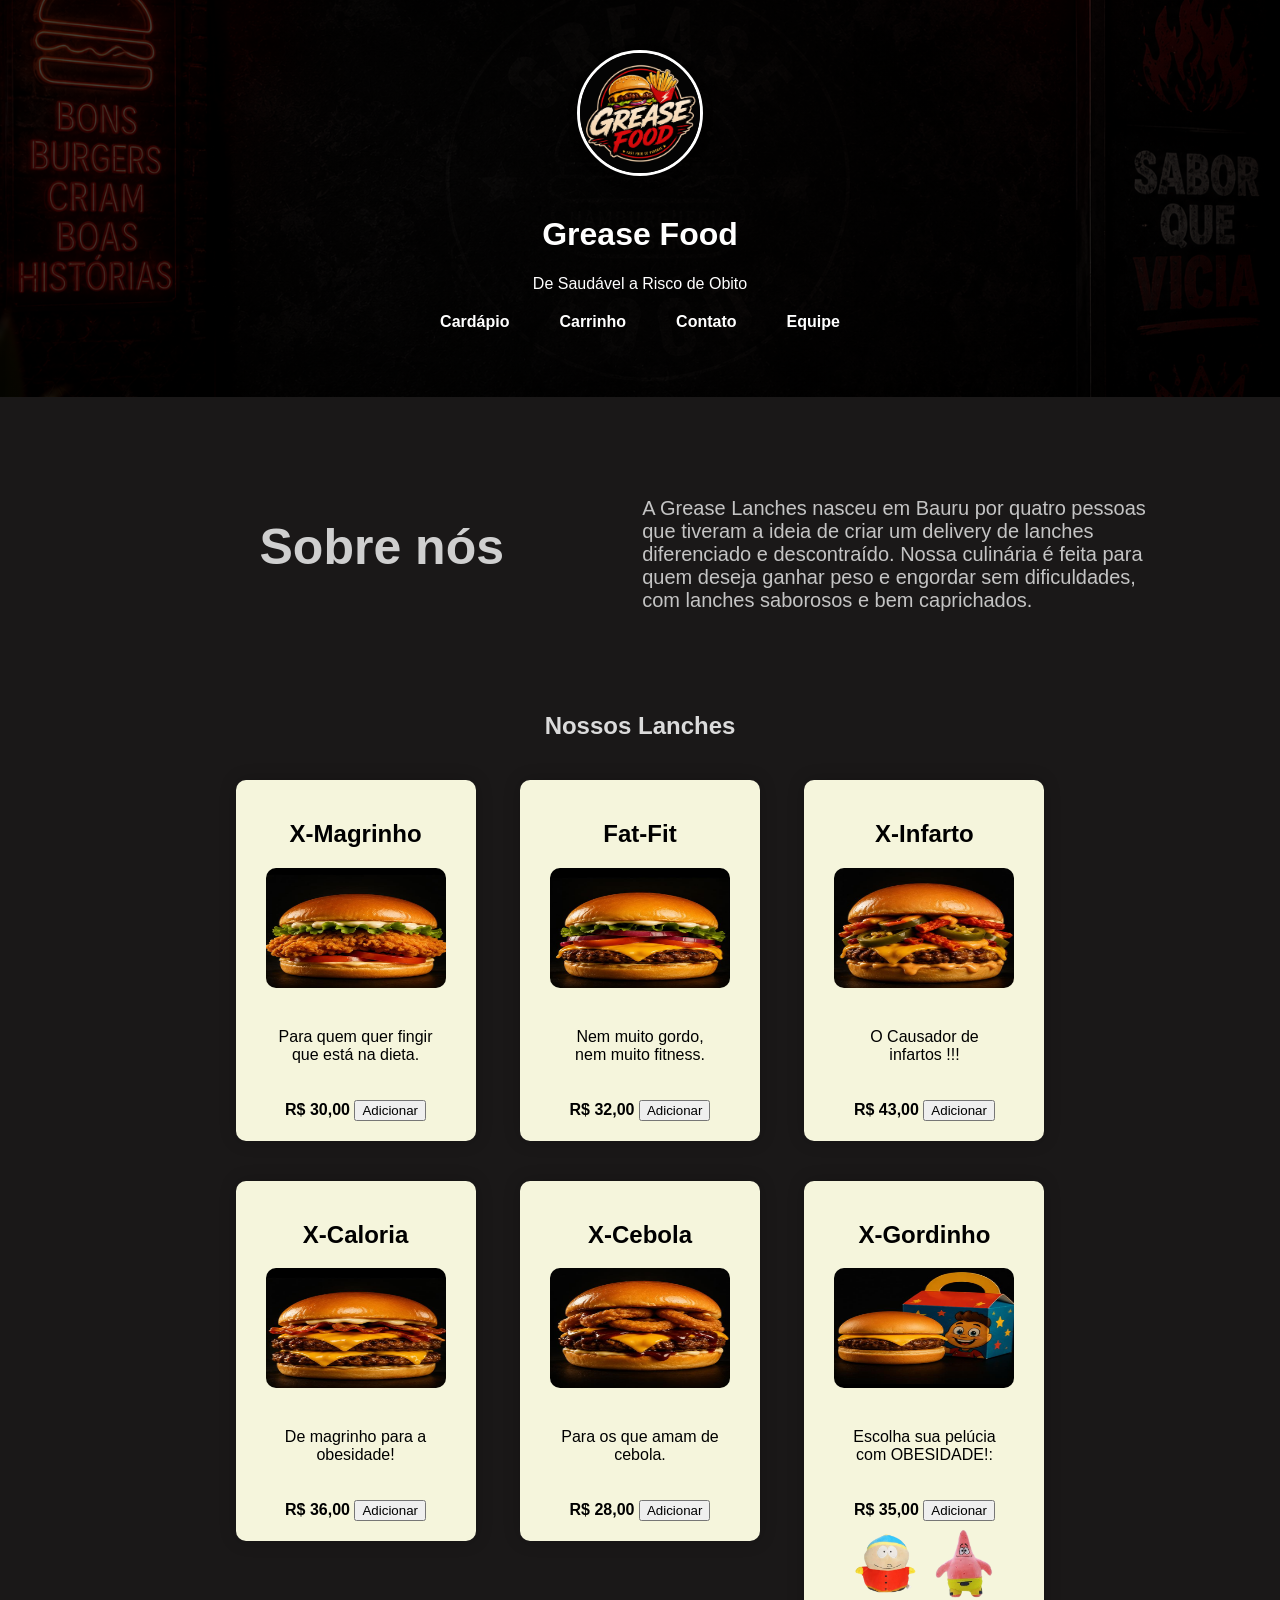
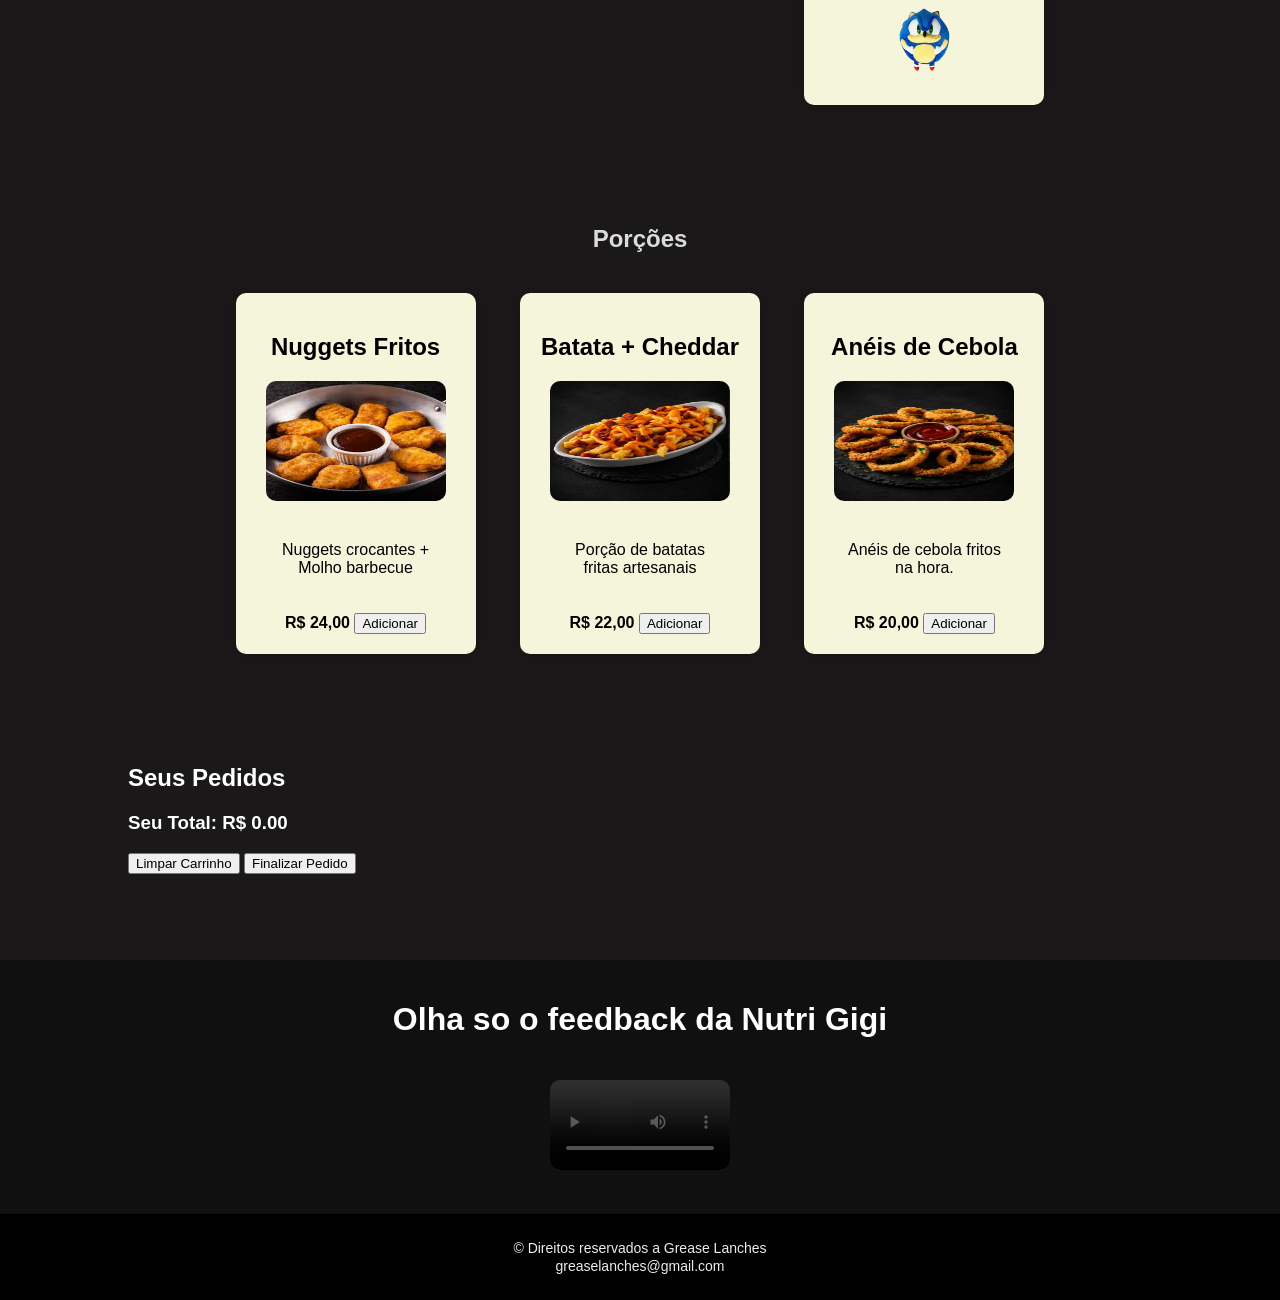
==== commit a9a371b7: "Atualizar o index.html" ====
--- a/index.html
+++ b/index.html
@@ -14,7 +14,6 @@
             <p class="address">De Saudável a Risco de Obito</p>
 <div>
    <ul>
-    <li><a href="#sobre">Sobre</a></li>
     <li><a href="#cardapio">Cardápio</a></li>
     <li><a href="#carrinho">Carrinho</a></li>
     <li><a href="#contato">Contato</a></li>
--- a/css/style.css
+++ b/css/style.css
@@ -1,3 +1,24 @@
+.header ul{
+    display: flex;
+    justify-content: center;
+    align-items: center;
+    gap: 50px;
+    list-style: none;
+    padding: 0;
+    margin-top: 20px;
+}
+
+.header ul li{
+    display: flex;
+    align-items: center;
+}
+
+.header ul li a{
+    color: white;
+    text-decoration: none;
+    font-weight: bold;
+}
+
  .sobre{
     margin-top: 80px;
     text-align: center;
